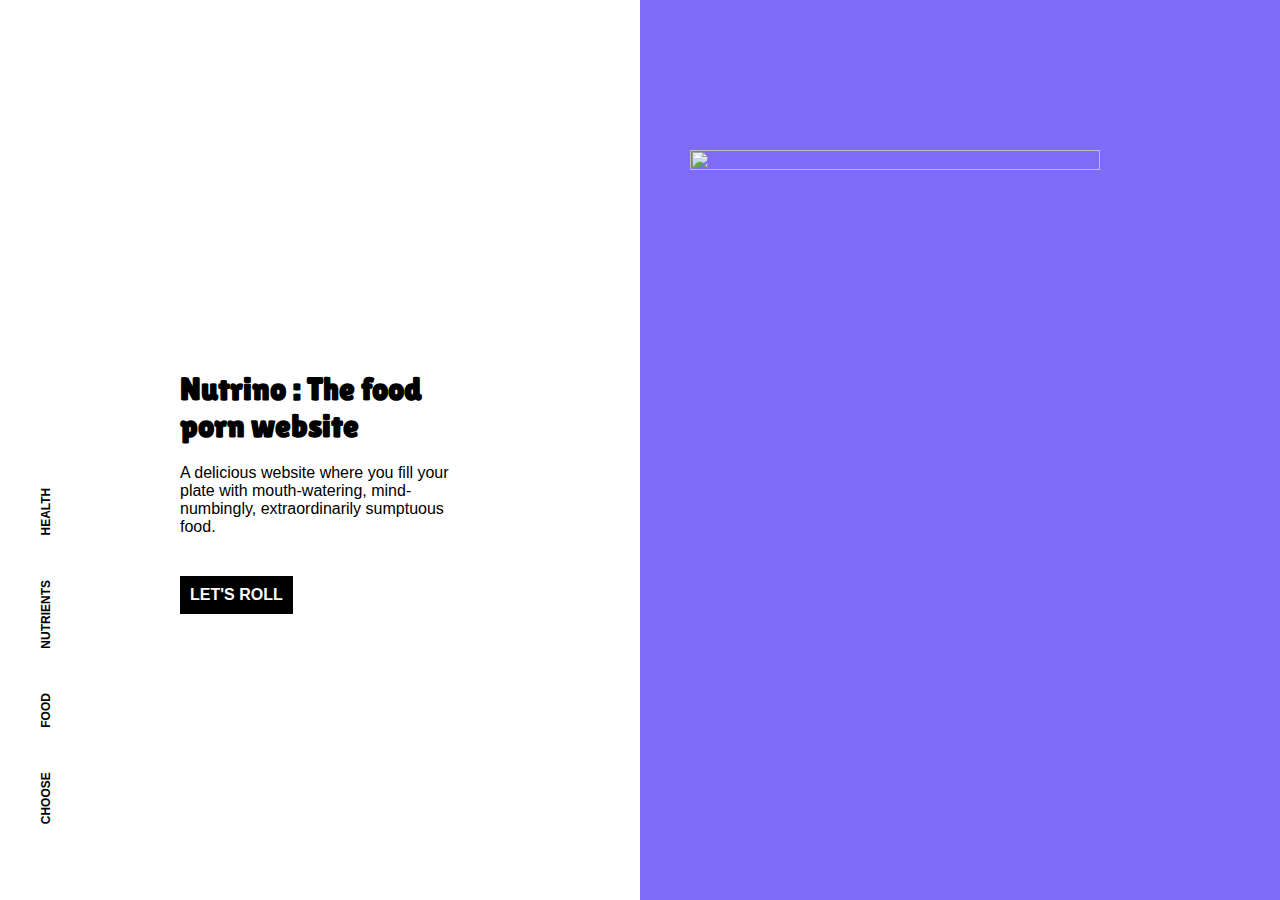
==== index.html @ 54578ed4 "Final Presentation" ====
<!DOCTYPE html>
<html lang="en">
<head>
    <meta charset="UTF-8">
    <meta name="viewport" content="width=device-width, initial-scale=1.0">
    <meta http-equiv="X-UA-Compatible" content="ie=edge">
    <link rel="stylesheet" href="landingstyle.css">
    <link href="https://fonts.googleapis.com/css?family=Lilita+One&display=swap" rel="stylesheet">
   

    
    
    
    <title>Document</title>
</head>
<body>

    <div class="parallax">
            <div class="parent">
                    <div class="left-col">
                        <div class="writup">
                            <h1 style=" font-family: 'Lilita One', cursive;">Nutrino : The food porn website</h1>
                            <p style="font-family: 'Open Sans', sans-serif;">A delicious website where you fill your plate with mouth-watering, mind-numbingly, extraordinarily sumptuous food.</p>
                            <button class="button1">
                                <a href="main1.html">LET'S ROLL</a>
                            </button>
                        </div>
            
                        <div class="white-bar">
            
                        </div>
                        <div class="vertical-menu">
                                <li>CHOOSE</li>
                                <li>FOOD</li>
                                <li>NUTRIENTS</li>
                                <li>HEALTH</li>
            
                            </div>
                        
            
                    </div>
                    <div class="right-col">
                        <div class="doodle">
                            <img src="IceCream.png" alt="">
                        </div>
            
            
                    </div>
                </div>
            

    </div>

            
                

                        

                            
             
                                       
          



          <script>

              /* Open when someone clicks on the span element */
function openNav() {
  document.getElementById("myNav").style.width = "100%";
}

/* Close when someone clicks on the "x" symbol inside the overlay */
function closeNav() {
  document.getElementById("myNav").style.width = "0%";
}

          
          
          </script>

    

    
    


    
</body>
</html>
---- landingstyle.css ----
*{
    margin:0;
    padding: 0;
    font-family: 'Open Sans', sans-serif;
}

.parent{
    height: 100vh;
    display: flex;
    align-items: center;

}

.left-col{
    display:flex;
    height: 100vh;
    flex-basis: 50%;
    position: relative;
    align-items: center;
    justify-content: center;
    align-content: center;
    color: black;
   


}

a{
    text-decoration: none;
    color: #fff;
}

a:hover{
    color:black;
    text-decoration: none;
}

.left-col img{
    height: 40px;
    width: 40px;
    position: absolute;
    left: 45px;
    top: 85px;
    
}



.writup{
    width: 50%;
    height: 200px;
    align-self: center;
    
}

.writup h1{
    margin: 20px;
    color: black;
    font-family: 'Open Sans', sans-serif;
    font-weight: 1500;
    
    
}
.writup p{
    margin: 20px;
    color:black;
    font-family: 'Open Sans', sans-serif;
    
}
.right-col{
    height: 100vh;
    flex-basis: 50%;
    background: #806af8;

}

.navbar{
    position: absolute;
    right: 45px;
    top: 85px;
    display: flex;
    float: right;

}

.navbar li{
list-style-type: none;
    margin: 0 40px;
    display: inline-block;
    
}

.navbar li a{
    font-size: 12px;
    font-weight: bold;
    color: rgb(14, 2, 2);
    cursor:pointer ;
    text-decoration: none;

}

.navbar li a:hover{
    margin-right:2px;
}

/* .white-bar{
    position: absolute;
    height: 20px;
    width: 280px;
    background:#ff6161;
    top: 180px;
    right: 0;

}

.red-bar{
    position: absolute;
    height: 20px;
    width: 280px;
    background: white;
    top: 180px;
    left: 0;
    

} */
/* .red-bar{
    position: absolute;
    height: 20px;
    width: 10px;
    background: rgb(248, 60, 27);
    top: 180px;
    

} */
/* 
.bottom-bar{
    height: 7px;
    width: 185px;
    background: #e80707;
    position:absolute;
    right: 34;
    bottom: -100px;
} */

.vertical-menu{
    position: absolute;
    bottom: 235px;
    transform: rotate(-90deg);
    left: -143px;
}

.vertical-menu li{
    list-style-type: none;
    display: inline-block;
    margin: 0 20px;
    color:black;
    font-size: 12px;
    font-weight: bold;

}

.button1 {
    border: none;
    padding: 10px;
    text-align: center;
    text-decoration: none;
    display: inline-block;
    font-size: 16px;
    color: white;
    margin: 20px;
    font-family: 'Open Sans', sans-serif;
    font-weight: 600;
    background-color:black; 
    
    
    
  }
  
  .button1:hover {
    background-color:white; 
    color: black;}

.doodle img{
    height: 80%;
    width: 80%;
    margin-top:150px;
    margin-left: 50px;
}

.parent2{
    height: 100vh;
    display: flex;
    align-items: center;

}

.left-col2{
    display:flex;
    height: 100vh;
    flex-basis: 50%;
    position: relative;
    align-items: center;
    justify-content: center;
    align-content: center;
    color: black;
    background: #e7d90e;


}

.right-col{
    height: 100vh;
    flex-basis: 50%;
    

}

.doodle2 img{
    height: 80%;
    width: 80%;
    margin-top:150px;
    margin-left: 50px;
}

.overlay {
      
    height: 100%;
    width: 0;
    position: fixed; 
    z-index: 1;
    left: 0;
    top: 0;
    background-color:#fff; 
    background-color:#fff;
    overflow-x: hidden; 
    /* transition: 0.5s;  */
    display: flex;
    justify-content: center;
    align-items: center;
  }
  

  .overlay-content {
    position: relative;
    top: 25%; 
    width: 100%; 
    text-align: center;
    margin-top: 30px; 
    height: 70%;
    
  }
  

  .overlay a {
    padding: 20px;
    text-decoration: none;
    font-size:200px;
    font-weight: 900;
    color: #2b2a2a;
    display: block; /* Display block instead of inline */
    transition: 0.3s; /* Transition effects on hover (color) */
  }


  .overlay a h1{
      font-size: 50px;
      font-weight: 800;
  }
  .overlay-content li{
      list-style-type: none;
    
  }
  


  .overlay a:hover, .overlay a:focus {
    color: #04c3fd;
    margin-left: 20px;
    text-decoration: none;
  }
  
  
  .overlay-right .closebtn {
    position: absolute;
    top: 20px;
    right: 45px;
    font-size: 10px;
    color: rgb(37, 37, 37);
   
  }
  
    
    .overlay-right .closebtn {
      font-size: 40px;
      top: 15px;
      right: 35px;
    }
  

  .overlay-left{
      flex-basis: 50%;
      
  }

  .overlay-right{
      flex-basis: 50%;
      background: rgb(250, 246, 247);
      height: 100vh;
      display: flex;
      justify-content: center;
      align-items: center;
  }

  .overlay-form{
      flex-basis: 50%;
      height: 50%;
      font-weight:500;
  }

  .button2 {
    border: none;
    padding: 10px;
    text-align: center;
    text-decoration: none;
    display: inline-block;
    font-size: 16px;
    color: white;
    margin: 20px;
    margin-left: 140px;
    font-family: 'Open Sans', sans-serif;
    font-weight: 600;
    background-color:black; 
    
    
    
  }
  
  .button2:hover {
    background-color:white; 
    color: black;}
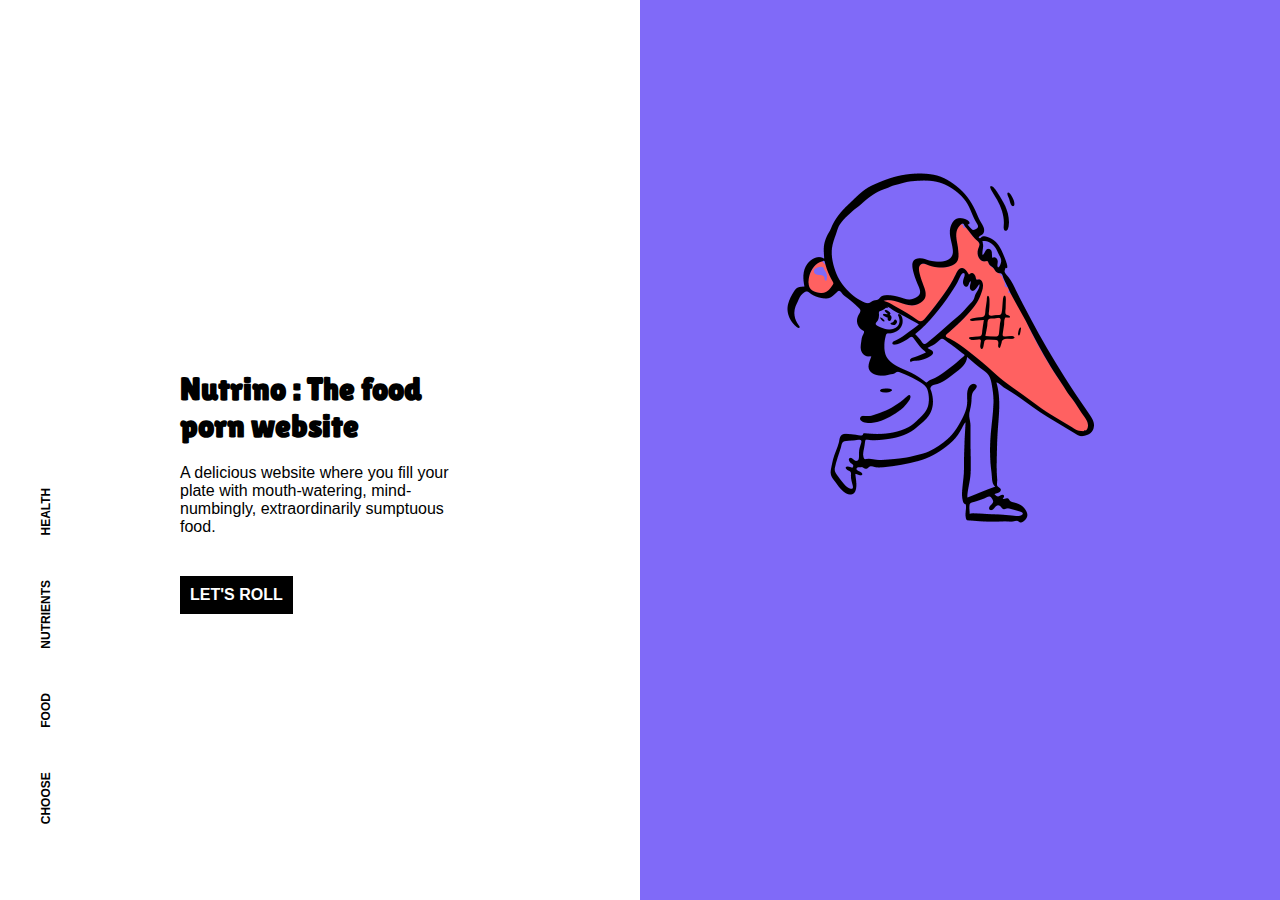
==== commit 69b57071: "Add files via upload" ====
--- a/index.html
+++ b/index.html
@@ -11,7 +11,8 @@
     
     
     
-    <title>Document</title>
+    <title>Nutrino : Food Porn</title>
+    <link rel="shortcut icon" href="Logo.png">
 </head>
 <body>
 
@@ -41,7 +42,7 @@
                     </div>
                     <div class="right-col">
                         <div class="doodle">
-                            <img src="IceCream.png" alt="">
+                            <img src="icecream.png" alt="">
                         </div>
             
             
